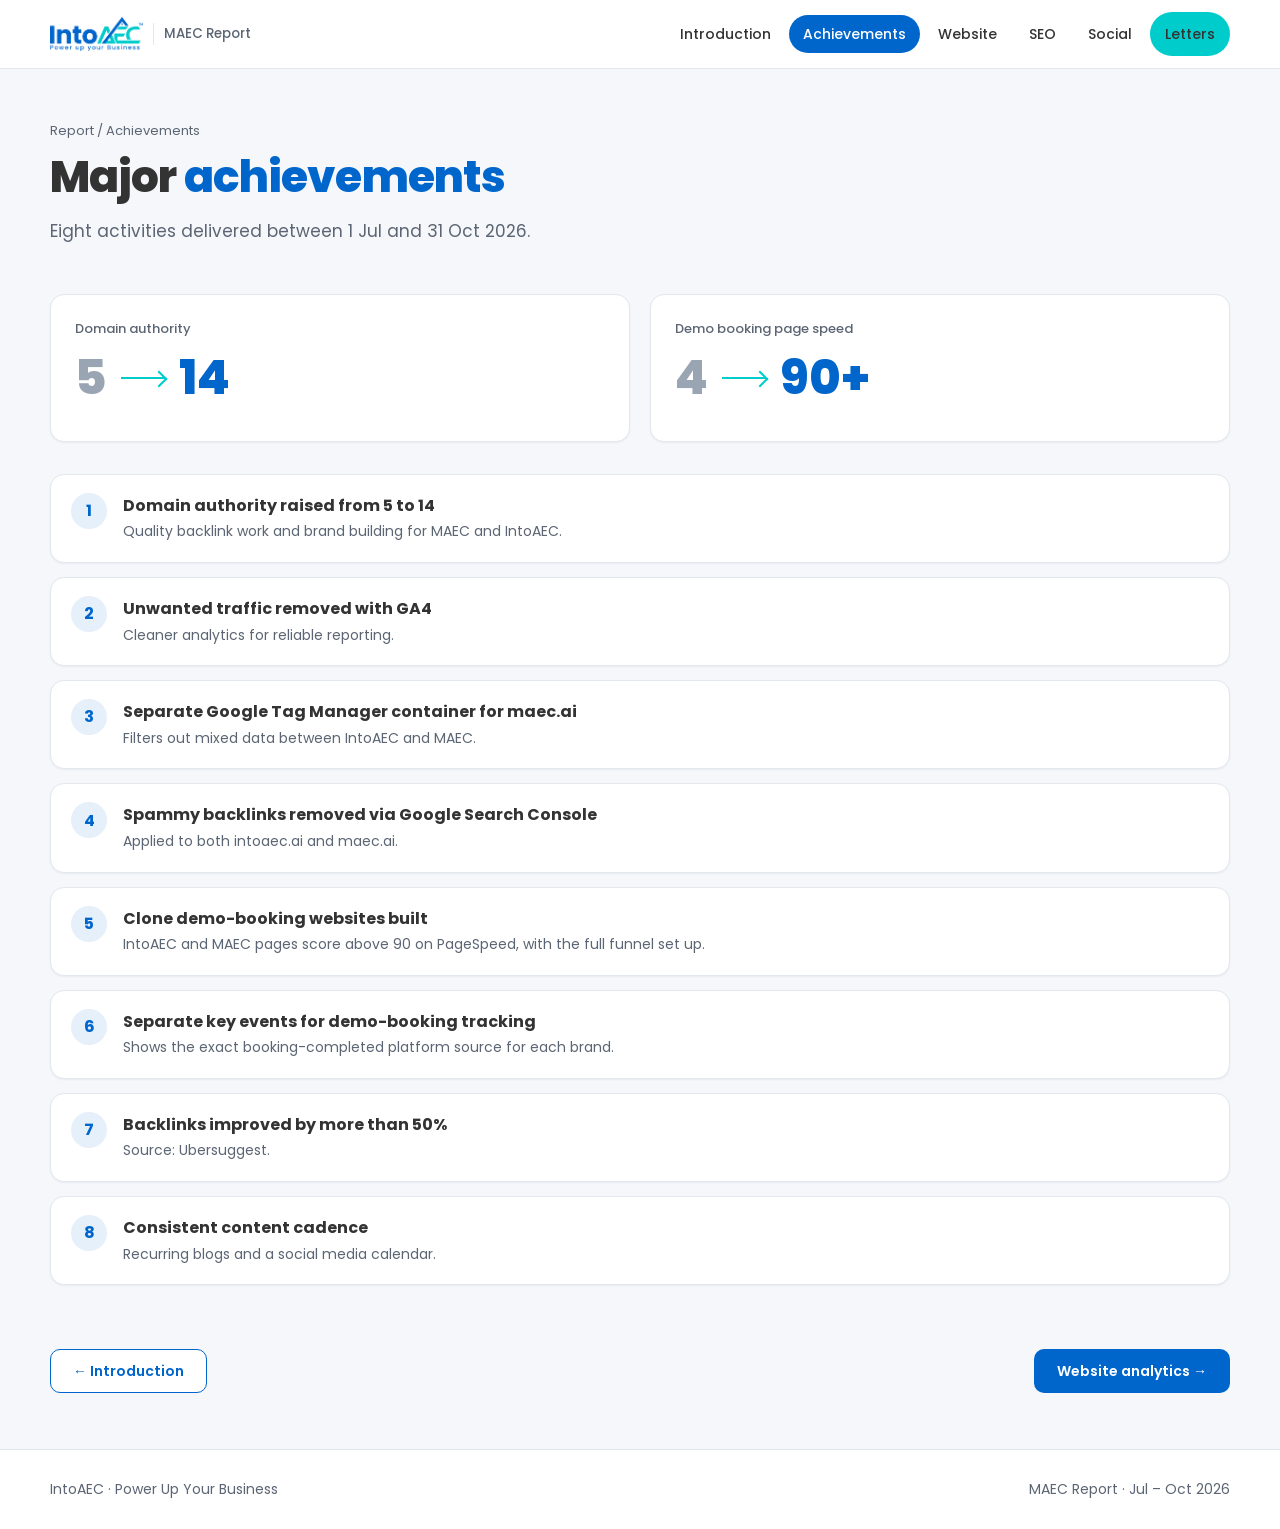
==== achievements.html @ 504dd157 "IntoAEC" ====
<!doctype html>
<html lang="en">
<head>
<meta charset="utf-8">
<meta name="viewport" content="width=device-width,initial-scale=1">
<title>MAEC Performance Report | Achievements</title>
<link rel="icon" href="assets/logo-mark.png">
<link rel="stylesheet" href="styles.css">
</head>
<body>
<header class="site-header"><div class="wrap">
  <a class="brand" href="index.html"><img src="assets/logo.png" alt="IntoAEC"><small>MAEC Report</small></a>
  <button class="menu-btn" aria-label="Open menu" aria-expanded="false"><span></span><span></span><span></span></button>
  <nav class="nav" aria-label="Main">
    <a href="index.html">Introduction</a>
    <a href="achievements.html" aria-current="page">Achievements</a>
    <a href="website.html">Website</a>
    <a href="seo.html">SEO</a>
    <a href="social.html">Social</a>
    <a class="btn btn-secondary btn-sm" href="letters.html">Letters</a>
  </nav>
</div></header>

<main class="wrap">
  <div class="page-title reveal">
    <span class="crumb">Report / Achievements</span>
    <h1>Major <em>achievements</em></h1>
    <p class="lead">Eight activities delivered between 1 Jul and 31 Oct 2026.</p>
  </div>

  <section class="block" style="padding-top:24px">
    <div class="grid g2" style="margin-bottom:32px">
      <div class="card stat reveal"><div class="label">Domain authority</div>
        <div class="growth"><span class="from">5</span><span class="arrow"></span><span class="to">14</span></div></div>
      <div class="card stat reveal" style="--d:.1s"><div class="label">Demo booking page speed</div>
        <div class="growth"><span class="from">4</span><span class="arrow"></span><span class="to">90+</span></div></div>
    </div>

    <ol class="steps">
      <li class="reveal"><div><b>Domain authority raised from 5 to 14</b><span>Quality backlink work and brand building for MAEC and IntoAEC.</span></div></li>
      <li class="reveal"><div><b>Unwanted traffic removed with GA4</b><span>Cleaner analytics for reliable reporting.</span></div></li>
      <li class="reveal"><div><b>Separate Google Tag Manager container for maec.ai</b><span>Filters out mixed data between IntoAEC and MAEC.</span></div></li>
      <li class="reveal"><div><b>Spammy backlinks removed via Google Search Console</b><span>Applied to both intoaec.ai and maec.ai.</span></div></li>
      <li class="reveal"><div><b>Clone demo-booking websites built</b><span>IntoAEC and MAEC pages score above 90 on PageSpeed, with the full funnel set up.</span></div></li>
      <li class="reveal"><div><b>Separate key events for demo-booking tracking</b><span>Shows the exact booking-completed platform source for each brand.</span></div></li>
      <li class="reveal"><div><b>Backlinks improved by more than 50%</b><span>Source: Ubersuggest.</span></div></li>
      <li class="reveal"><div><b>Consistent content cadence</b><span>Recurring blogs and a social media calendar.</span></div></li>
    </ol>
  </section>

  <div class="pager">
    <a class="btn btn-outline" href="index.html">← Introduction</a>
    <a class="btn btn-primary" href="website.html">Website analytics →</a>
  </div>
</main>

<footer class="site-footer"><div class="wrap"><span>IntoAEC · Power Up Your Business</span><span>MAEC Report · Jul – Oct 2026</span></div></footer>
<script src="app.js"></script>
</body>
</html>
---- styles.css ----
@import url('https://fonts.googleapis.com/css2?family=Poppins:wght@400;500;600;700;800&family=Roboto+Mono:wght@500&display=swap');

:root{
  --ocean:#0066CC; --ocean-dark:#0052a3; --ocean-tint:#e6f0fa;
  --lagoon:#00CCCC; --lagoon-dark:#00a3a3; --lagoon-tint:#e0fafa;
  --onyx:#333333; --muted:#5b6573; --line:#e3e8ef;
  --bg:#f5f7fa; --card:#ffffff;
  --success:#1f9d63; --success-tint:#e4f6ec;
  --radius-btn:10px; --radius-card:14px;
  --shadow-sm:0 1px 2px rgba(20,40,80,.06);
  --shadow-md:0 6px 20px rgba(20,40,80,.08);
  --shadow-lg:0 16px 40px rgba(20,40,80,.12);
  --ease:cubic-bezier(.2,.7,.2,1);
}
*{box-sizing:border-box}
html{scroll-behavior:smooth}
body{margin:0;font-family:'Poppins',system-ui,sans-serif;color:var(--onyx);background:var(--bg);line-height:1.6;-webkit-font-smoothing:antialiased;animation:pagein .5s var(--ease)}
body.leaving{opacity:0;transform:translateY(6px);transition:.25s ease}
@keyframes pagein{from{opacity:0;transform:translateY(10px)}to{opacity:1;transform:none}}
a{color:var(--ocean);text-decoration:none}
img{max-width:100%}
.wrap{width:min(1180px,100% - 32px);margin-inline:auto}
:focus-visible{outline:3px solid var(--lagoon);outline-offset:3px;border-radius:6px}

/* Header */
.site-header{position:sticky;top:0;z-index:50;background:rgba(255,255,255,.97);border-bottom:1px solid var(--line)}
.site-header .wrap{display:flex;align-items:center;gap:24px;min-height:68px}
.brand{display:flex;align-items:center;gap:10px;color:var(--onyx);font-weight:700}
.brand img{height:34px;width:auto}
.brand small{font-weight:500;color:var(--muted);border-left:1px solid var(--line);padding-left:10px}
.nav{display:flex;gap:4px;margin-left:auto;align-items:center}
.nav a{padding:8px 14px;border-radius:999px;color:var(--onyx);font-size:14px;font-weight:500;transition:.2s}
.nav a:hover{background:var(--ocean-tint);color:var(--ocean)}
.nav a[aria-current="page"]{background:var(--ocean);color:#fff}
.menu-btn{display:none;margin-left:auto;background:none;border:1px solid var(--line);border-radius:10px;width:44px;height:44px;cursor:pointer}
.menu-btn span{display:block;width:18px;height:2px;background:var(--onyx);margin:4px auto}

/* Buttons */
.btn{display:inline-flex;align-items:center;justify-content:center;gap:8px;min-height:44px;padding:10px 22px;border-radius:var(--radius-btn);border:1.5px solid transparent;font:600 14px 'Poppins',sans-serif;cursor:pointer;transition:transform .2s var(--ease),background .2s,box-shadow .2s,color .2s;text-decoration:none}
.btn svg{width:18px;height:18px;stroke:currentColor;fill:none;stroke-width:2;stroke-linecap:round;stroke-linejoin:round}
.btn:hover{transform:translateY(-2px);box-shadow:var(--shadow-md)}
.btn-primary{background:var(--ocean);color:#fff}.btn-primary:hover{background:var(--ocean-dark)}
.btn-secondary{background:var(--lagoon);color:#073b3b}.btn-secondary:hover{background:var(--lagoon-dark);color:#fff}
.btn-outline{background:#fff;border-color:var(--ocean);color:var(--ocean)}.btn-outline:hover{background:var(--ocean-tint)}
.btn-sm{min-height:44px;padding:8px 18px;font-size:13px}

/* Hero */
.hero{padding:72px 0 56px;position:relative;overflow:hidden;background:#fff;border-bottom:1px solid var(--line)}
.hero .wrap{display:grid;grid-template-columns:1.15fr .85fr;gap:48px;align-items:center}
.eyebrow{display:inline-flex;gap:8px;align-items:center;padding:6px 14px;border-radius:999px;background:var(--ocean-tint);color:var(--ocean);font-weight:600;font-size:13px}
.eyebrow i{width:8px;height:8px;border-radius:50%;background:var(--lagoon);animation:pulse 1.8s infinite}
@keyframes pulse{0%{box-shadow:0 0 0 0 rgba(0,204,204,.6)}100%{box-shadow:0 0 0 10px rgba(0,204,204,0)}}
h1{font-size:clamp(34px,5vw,56px);line-height:1.1;font-weight:800;margin:18px 0 16px;letter-spacing:-.02em}
h1 em{font-style:normal;color:var(--ocean)}
h2{font-size:clamp(24px,3vw,32px);font-weight:700;margin:0 0 6px;letter-spacing:-.01em}
h3{font-size:17px;font-weight:600;margin:0 0 4px}
.lead{font-size:17px;color:var(--muted);max-width:560px}
.cta-row{display:flex;flex-wrap:wrap;gap:12px;margin-top:28px}
.profile-card{background:var(--bg);border:1px solid var(--line);border-radius:var(--radius-card);padding:28px;box-shadow:var(--shadow-md);animation:float 6s ease-in-out infinite}
@keyframes float{50%{transform:translateY(-8px)}}
.avatar{width:64px;height:64px;border-radius:50%;background:var(--ocean);color:#fff;display:grid;place-items:center;font-weight:700;font-size:22px}
.profile-card dl{margin:20px 0 0;display:grid;gap:14px}
.profile-card dt{font-size:12px;text-transform:uppercase;letter-spacing:.08em;color:var(--muted);font-weight:600}
.profile-card dd{margin:0;font-weight:500}
.hero-shape{position:absolute;border-radius:50%;pointer-events:none}
.hero-shape.a{width:320px;height:320px;right:-120px;top:-120px;background:var(--lagoon-tint)}
.hero-shape.b{width:160px;height:160px;left:-60px;bottom:-60px;background:var(--ocean-tint)}
.hero .wrap{position:relative;z-index:1}

/* Sections */
section.block{padding:56px 0}
.sec-head{margin-bottom:28px}
.sec-head p{margin:0;color:var(--muted)}
.page-title{padding:48px 0 8px}
.page-title h1{font-size:clamp(30px,4vw,44px);margin:10px 0 8px}
.crumb{font-size:13px;color:var(--muted)}

/* Cards */
.card{background:var(--card);border:1px solid var(--line);border-radius:var(--radius-card);box-shadow:var(--shadow-sm);padding:24px;transition:transform .3s var(--ease),box-shadow .3s}
.card.hover:hover{transform:translateY(-4px);box-shadow:var(--shadow-lg)}
.grid{display:grid;gap:20px}
.g2{grid-template-columns:repeat(2,1fr)}.g3{grid-template-columns:repeat(3,1fr)}.g4{grid-template-columns:repeat(4,1fr)}

/* Stat card */
.stat .label{font-size:13px;color:var(--muted);font-weight:500}
.stat .value{font-size:clamp(30px,3.4vw,40px);font-weight:800;line-height:1.15;margin:6px 0;color:var(--onyx)}
.stat .value.mono{font-family:'Roboto Mono',monospace;font-weight:500}
.chip{display:inline-flex;align-items:center;gap:4px;padding:3px 10px;border-radius:999px;font-size:12px;font-weight:600;background:var(--success-tint);color:#14724a}
.chip.blue{background:var(--ocean-tint);color:var(--ocean-dark)}
.chip svg{width:12px;height:12px;stroke:currentColor;stroke-width:3;fill:none}

/* Journey / growth */
.growth{display:flex;align-items:center;gap:14px;font-weight:800;font-size:clamp(32px,4vw,48px)}
.growth .from{color:#9aa5b4}
.growth .arrow{width:44px;height:2px;background:var(--lagoon);position:relative;transform-origin:left;animation:draw 1.2s var(--ease) both}
.growth .arrow:after{content:"";position:absolute;right:0;top:-4px;width:10px;height:10px;border-top:2px solid var(--lagoon);border-right:2px solid var(--lagoon);transform:rotate(45deg)}
.growth .to{color:var(--ocean)}
@keyframes draw{from{transform:scaleX(0)}to{transform:scaleX(1)}}

/* Nav cards (intro) */
.navcard{display:flex;flex-direction:column;gap:10px;color:var(--onyx);height:100%}
.navcard .num{font-family:'Roboto Mono',monospace;color:var(--ocean);font-size:13px}
.navcard p{margin:0;color:var(--muted);font-size:14px}
.navcard .go{margin-top:auto;font-weight:600;color:var(--ocean);display:inline-flex;gap:6px;align-items:center}
.navcard .go svg{width:16px;height:16px;stroke:currentColor;fill:none;stroke-width:2;transition:transform .2s}
.navcard:hover .go svg{transform:translateX(5px)}

/* Timeline list */
.steps{list-style:none;margin:0;padding:0;display:grid;gap:14px;counter-reset:s}
.steps li{counter-increment:s;display:flex;gap:16px;align-items:flex-start;background:#fff;border:1px solid var(--line);border-radius:var(--radius-card);padding:18px 20px;box-shadow:var(--shadow-sm);transition:.3s var(--ease)}
.steps li:hover{transform:translateX(6px);border-color:var(--ocean)}
.steps li:before{content:counter(s);flex:none;width:36px;height:36px;border-radius:50%;background:var(--ocean-tint);color:var(--ocean);display:grid;place-items:center;font-weight:700}
.steps li b{display:block}
.steps li span{color:var(--muted);font-size:14px}

/* Bars */
.bars{display:grid;gap:14px}
.bar-row{display:grid;grid-template-columns:150px 1fr 64px;gap:14px;align-items:center;font-size:14px}
.bar-track{height:12px;border-radius:999px;background:var(--bg);overflow:hidden}
.bar-fill{height:100%;width:0;border-radius:999px;background:var(--ocean);transition:width 1.2s var(--ease)}
.bar-fill.lagoon{background:var(--lagoon)}
.bar-row .pct{text-align:right;font-family:'Roboto Mono',monospace;font-size:13px}
.in .bar-fill{width:var(--w)}

/* Columns chart */
.cols{display:flex;align-items:flex-end;gap:24px;height:220px;padding:8px 8px 0;border-bottom:1px solid var(--line)}
.col{flex:1;display:flex;flex-direction:column;align-items:center;justify-content:flex-end;height:100%;gap:8px}
.col .fill{width:100%;max-width:72px;height:0;background:var(--ocean);border-radius:10px 10px 0 0;transition:height 1.2s var(--ease)}
.col:nth-child(even) .fill{background:var(--lagoon)}
.in .col .fill{height:var(--h)}
.col .n{font-family:'Roboto Mono',monospace;font-size:13px;font-weight:500}
.col-labels{display:flex;gap:24px;padding:8px 8px 0}
.col-labels span{flex:1;text-align:center;font-size:13px;color:var(--muted)}

/* Table */
.tbl{width:100%;border-collapse:collapse;font-size:14px}
.tbl th{text-align:left;font-size:12px;text-transform:uppercase;letter-spacing:.06em;color:var(--muted);padding:10px 12px;border-bottom:1px solid var(--line)}
.tbl td{padding:12px;border-bottom:1px solid var(--line)}
.tbl tr:last-child td{border:0}
.tbl .mono{font-family:'Roboto Mono',monospace;text-align:right}
.tbl th.r{text-align:right}
.scroll{overflow-x:auto}

/* Donut */
.donut{--p:35;width:150px;height:150px;border-radius:50%;background:conic-gradient(var(--ocean) calc(var(--v,0)*1%),var(--ocean-tint) 0);display:grid;place-items:center;transition:--v 1.4s}
.donut:after{content:attr(data-label);width:104px;height:104px;border-radius:50%;background:#fff;display:grid;place-items:center;font-weight:800;font-size:24px}
@property --v{syntax:'<number>';inherits:false;initial-value:0}
.in .donut{--v:var(--p)}
.donut-wrap{display:flex;align-items:center;gap:24px;flex-wrap:wrap}
.legend{display:grid;gap:8px;font-size:14px;color:var(--muted)}
.legend i{display:inline-block;width:10px;height:10px;border-radius:50%;margin-right:8px}

/* Letters */
.letter{display:flex;flex-direction:column;gap:16px}
.letter .doc{height:180px;border-radius:12px;background:var(--bg);border:1px dashed #c5cfdc;display:grid;place-items:center;color:var(--ocean)}
.letter .doc svg{width:56px;height:56px;stroke:currentColor;fill:none;stroke-width:1.5}
.letter .actions{display:flex;gap:10px;flex-wrap:wrap}
.cta-band{background:var(--ocean);color:#fff;border-radius:var(--radius-card);padding:40px;display:flex;gap:24px;align-items:center;justify-content:space-between;flex-wrap:wrap}
.cta-band h2{color:#fff}.cta-band p{margin:0;opacity:.9}
.cta-band .btn-outline{border-color:#fff;background:transparent;color:#fff}
.cta-band .btn-outline:hover{background:rgba(255,255,255,.15)}
.cta-band .btn-light{background:#fff;color:var(--ocean)}

/* Modal */
.modal{position:fixed;inset:0;background:rgba(20,30,50,.6);display:none;place-items:center;z-index:100;padding:16px}
.modal.open{display:grid;animation:pagein .25s}
.modal-box{background:#fff;border-radius:var(--radius-card);width:min(960px,100%);height:min(88vh,100%);display:flex;flex-direction:column;overflow:hidden;box-shadow:var(--shadow-lg)}
.modal-bar{display:flex;align-items:center;gap:12px;padding:12px 16px;border-bottom:1px solid var(--line)}
.modal-bar b{margin-right:auto}
.modal iframe{flex:1;border:0;width:100%;background:var(--bg)}
.modal-note{padding:10px 16px;font-size:13px;color:var(--muted);border-top:1px solid var(--line)}

/* Footer pager + footer */
.pager{display:flex;justify-content:space-between;gap:12px;padding:8px 0 56px;flex-wrap:wrap}
.site-footer{background:#fff;border-top:1px solid var(--line);padding:28px 0;color:var(--muted);font-size:14px}
.site-footer .wrap{display:flex;justify-content:space-between;gap:16px;flex-wrap:wrap}

/* Reveal */
.reveal{opacity:0;transform:translateY(24px);transition:opacity .7s var(--ease),transform .7s var(--ease);transition-delay:var(--d,0s)}
.reveal.in{opacity:1;transform:none}

@media (max-width:960px){
  .hero .wrap{grid-template-columns:1fr}
  .g4{grid-template-columns:repeat(2,1fr)}.g3{grid-template-columns:repeat(2,1fr)}
  .menu-btn{display:block}
  .nav{display:none;position:absolute;left:0;right:0;top:68px;background:#fff;border-bottom:1px solid var(--line);flex-direction:column;align-items:stretch;padding:12px 16px}
  .nav.open{display:flex}
}
@media (max-width:620px){
  .g2,.g3,.g4{grid-template-columns:1fr}
  .bar-row{grid-template-columns:1fr 56px}.bar-row .bar-track{grid-column:1/-1;order:3}
  .brand small{display:none}
  .cta-band{padding:28px 22px}
}
@media (prefers-reduced-motion:reduce){
  *,*:before,*:after{animation:none!important;transition:none!important}
  .reveal{opacity:1;transform:none}
  .bar-fill{width:var(--w)}.col .fill{height:var(--h)}.donut{--v:var(--p)}
}
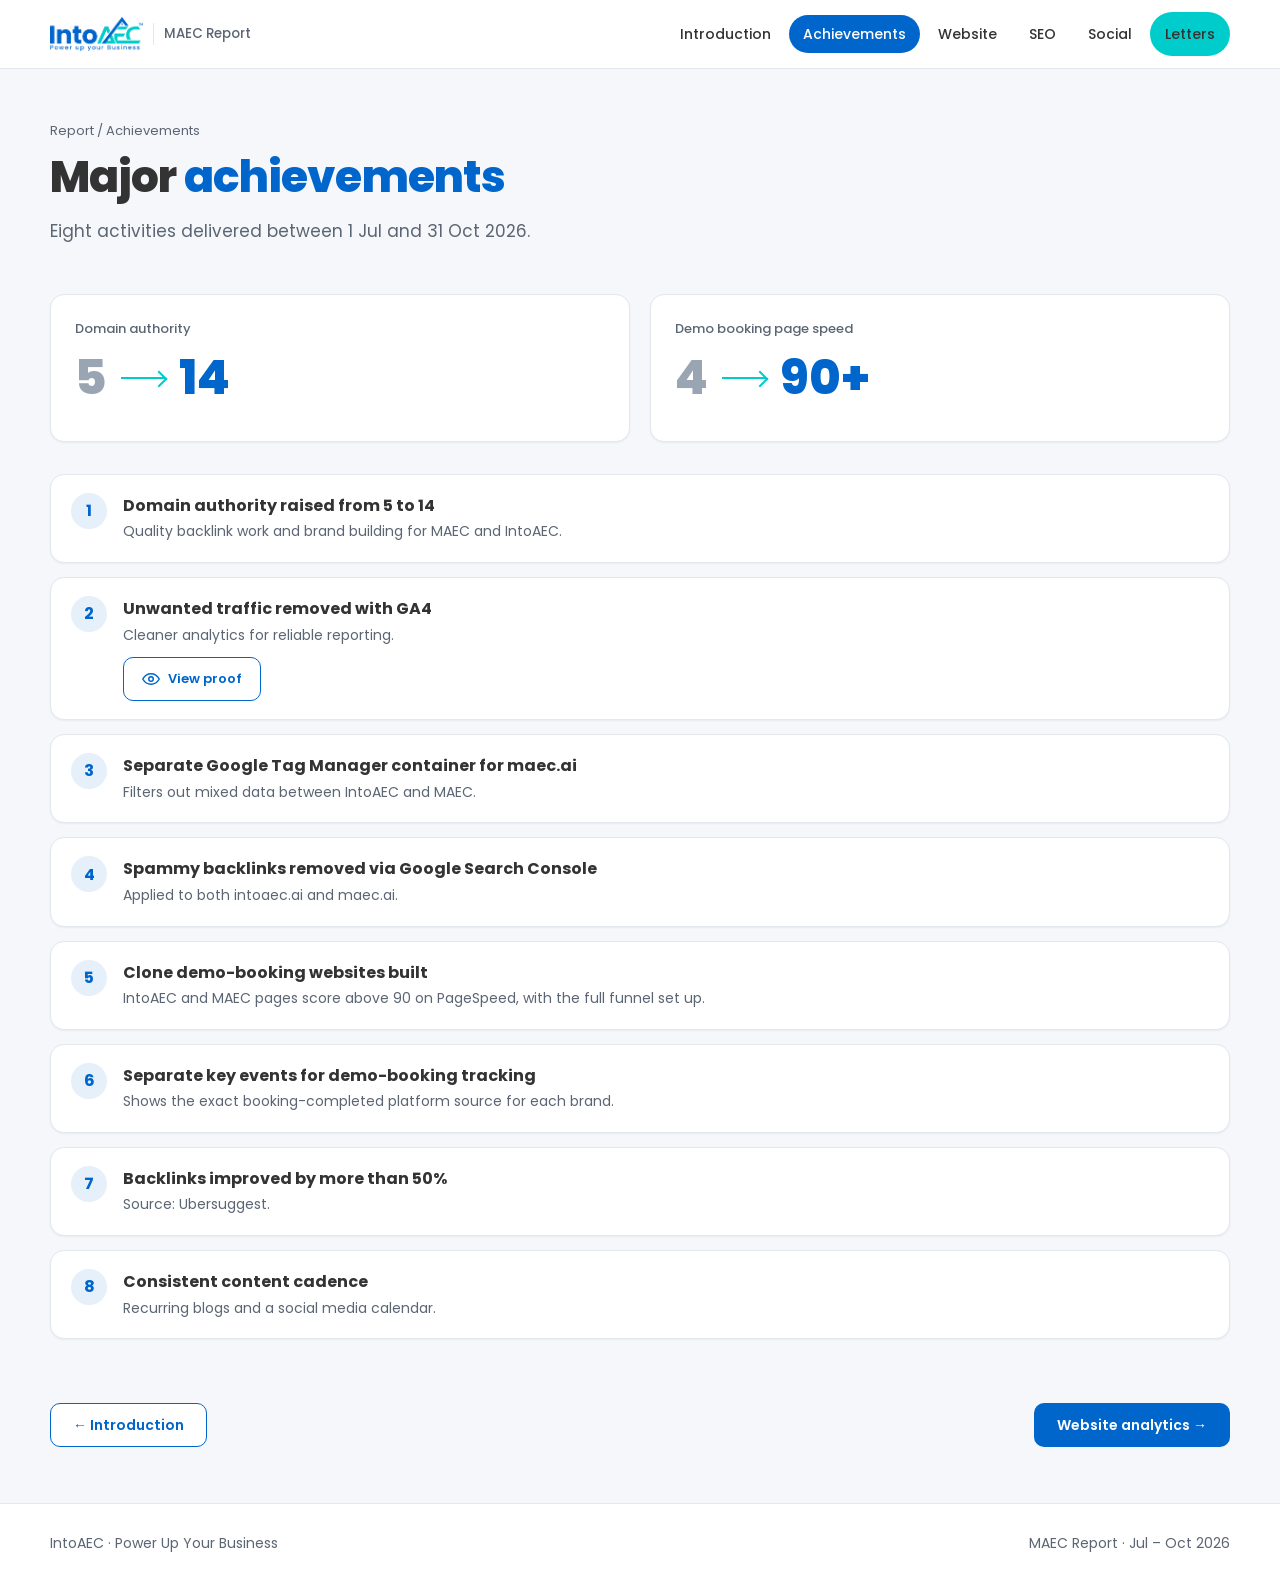
==== commit e006c7f2: "added proofs" ====
--- a/achievements.html
+++ b/achievements.html
@@ -38,7 +38,7 @@
 
     <ol class="steps">
       <li class="reveal"><div><b>Domain authority raised from 5 to 14</b><span>Quality backlink work and brand building for MAEC and IntoAEC.</span></div></li>
-      <li class="reveal"><div><b>Unwanted traffic removed with GA4</b><span>Cleaner analytics for reliable reporting.</span></div></li>
+      <li class="reveal"><div><b>Unwanted traffic removed with GA4</b><span>Cleaner analytics for reliable reporting.</span><div class="proof-row" style="margin-top:10px"><button type="button" class="btn btn-outline btn-sm" data-proof="assets/proofs/ga4-user-acquisition.png" data-title="GA4 · User acquisition" data-note="Google Analytics 4, User acquisition by first user source, 1 Jul – 31 Oct 2026." data-alt="GA4 User acquisition report by first user source for 1 Jul to 31 Oct 2026"><svg viewBox="0 0 24 24"><path d="M1 12s4-7 11-7 11 7 11 7-4 7-11 7S1 12 1 12z"/><circle cx="12" cy="12" r="3"/></svg>View proof</button></div></div></li>
       <li class="reveal"><div><b>Separate Google Tag Manager container for maec.ai</b><span>Filters out mixed data between IntoAEC and MAEC.</span></div></li>
       <li class="reveal"><div><b>Spammy backlinks removed via Google Search Console</b><span>Applied to both intoaec.ai and maec.ai.</span></div></li>
       <li class="reveal"><div><b>Clone demo-booking websites built</b><span>IntoAEC and MAEC pages score above 90 on PageSpeed, with the full funnel set up.</span></div></li>
--- a/styles.css
+++ b/styles.css
@@ -170,6 +170,23 @@
 .modal iframe{flex:1;border:0;width:100%;background:var(--bg)}
 .modal-note{padding:10px 16px;font-size:13px;color:var(--muted);border-top:1px solid var(--line)}
 
+/* Proofs (preview only: no download links) */
+.proofs{display:grid;grid-template-columns:repeat(auto-fill,minmax(240px,1fr));gap:16px;margin-top:20px}
+.proof{display:flex;flex-direction:column;padding:0;text-align:left;font:inherit;color:inherit;background:#fff;border:1px solid var(--line);border-radius:var(--radius-card);box-shadow:var(--shadow-sm);overflow:hidden;cursor:pointer;transition:transform .3s var(--ease),box-shadow .3s,border-color .3s}
+.proof:hover{transform:translateY(-4px);box-shadow:var(--shadow-lg);border-color:var(--ocean)}
+.proof .thumb{aspect-ratio:16/9;background:var(--bg);border-bottom:1px solid var(--line);overflow:hidden}
+.proof .thumb img{display:block;width:100%;height:100%;object-fit:cover;object-position:top left;-webkit-user-drag:none;user-select:none}
+.proof .meta{display:flex;align-items:center;justify-content:space-between;gap:10px;padding:12px 16px}
+.proof .meta b{display:block;font-size:14px;font-weight:600}
+.proof .meta small{display:block;color:var(--muted);font-size:12px}
+.proof .eye{flex:none;width:36px;height:36px;border-radius:50%;background:var(--ocean-tint);color:var(--ocean);display:grid;place-items:center}
+.proof .eye svg{width:18px;height:18px;stroke:currentColor;fill:none;stroke-width:2;stroke-linecap:round;stroke-linejoin:round}
+.proof-row{display:flex;flex-wrap:wrap;gap:10px;margin-top:18px}
+.source-note{margin:16px 0 0;padding:12px 16px;border-radius:var(--radius-btn);background:var(--ocean-tint);color:var(--ocean-dark);font-size:13px}
+#proof-modal .modal-box{height:auto;max-height:min(88vh,100%)}
+.proof-view{flex:1;overflow:auto;background:var(--bg);padding:12px;display:grid;place-items:start center}
+.proof-view img{display:block;max-width:100%;height:auto;border-radius:8px;box-shadow:var(--shadow-sm);-webkit-user-drag:none}
+
 /* Footer pager + footer */
 .pager{display:flex;justify-content:space-between;gap:12px;padding:8px 0 56px;flex-wrap:wrap}
 .site-footer{background:#fff;border-top:1px solid var(--line);padding:28px 0;color:var(--muted);font-size:14px}
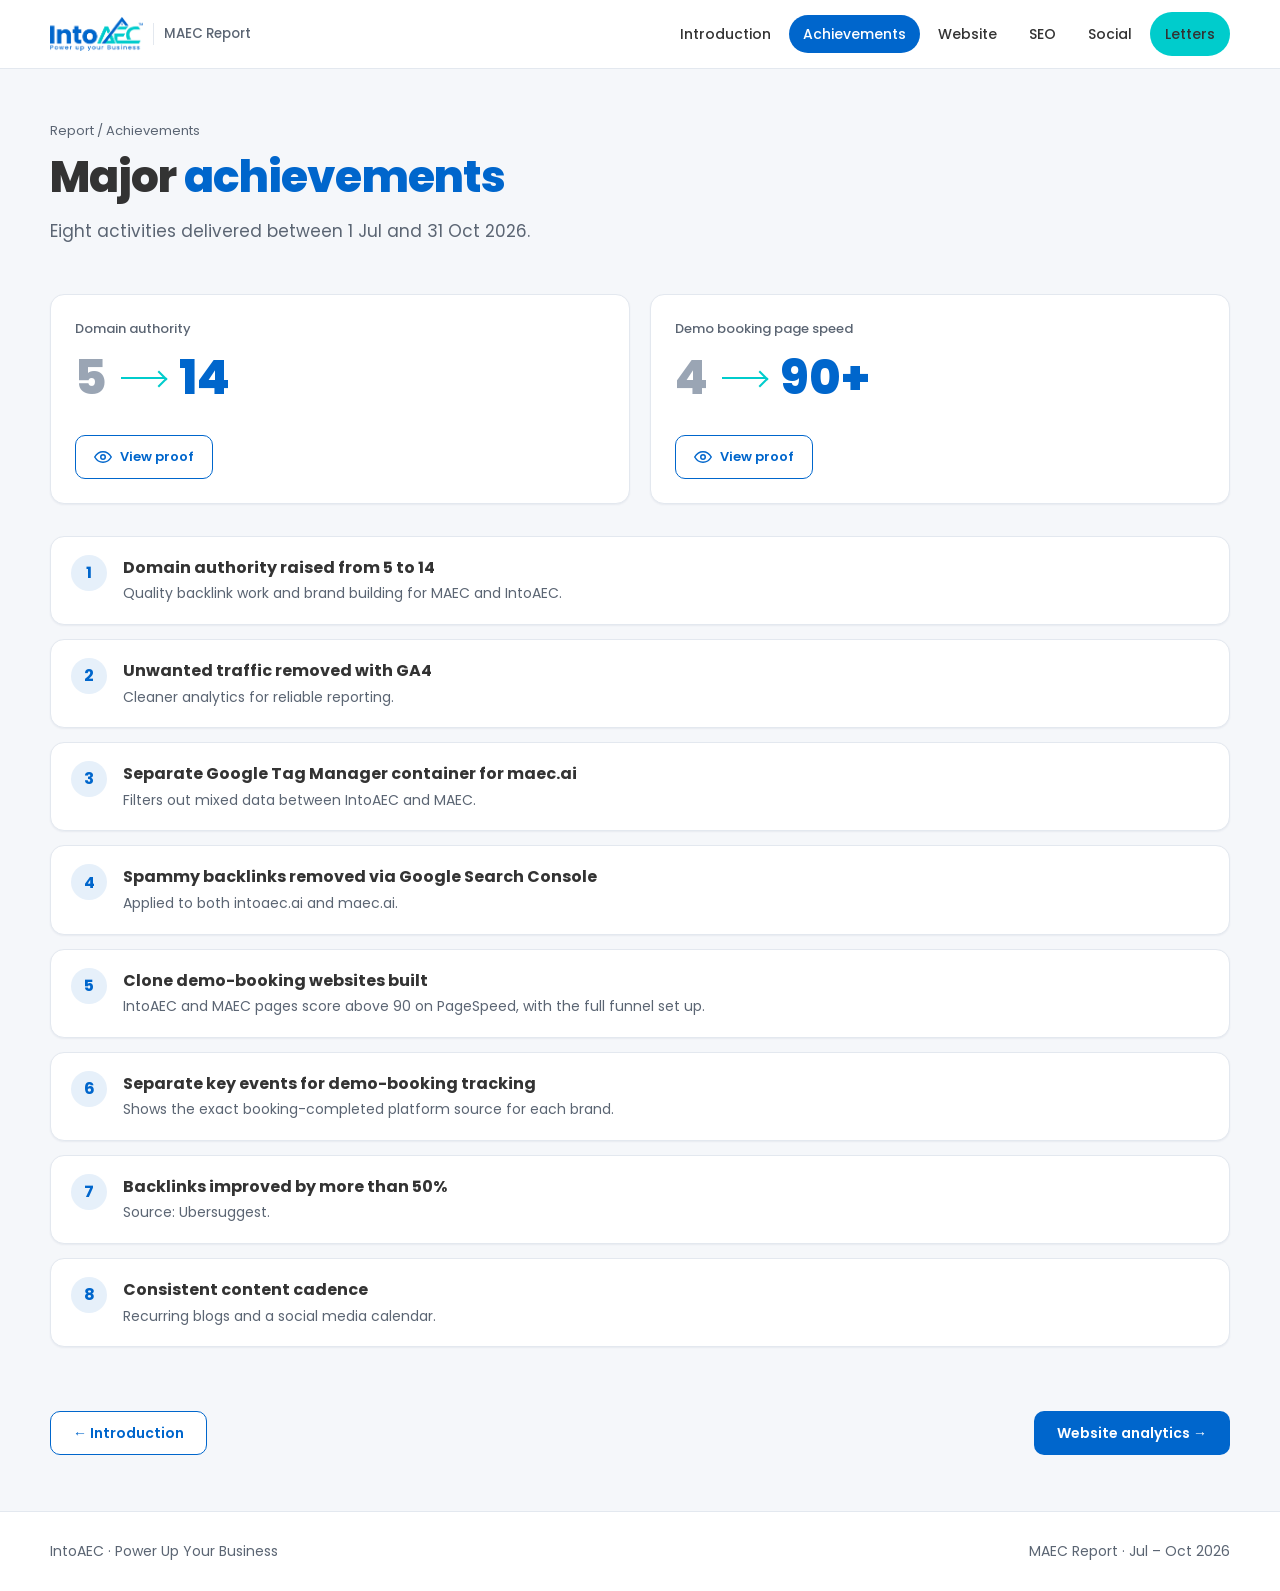
==== commit d7710df8: "Add screenshots" ====
--- a/achievements.html
+++ b/achievements.html
@@ -31,14 +31,14 @@
   <section class="block" style="padding-top:24px">
     <div class="grid g2" style="margin-bottom:32px">
       <div class="card stat reveal"><div class="label">Domain authority</div>
-        <div class="growth"><span class="from">5</span><span class="arrow"></span><span class="to">14</span></div></div>
+        <div class="growth"><span class="from">5</span><span class="arrow"></span><span class="to">14</span></div><div class="proof-row"><button type="button" class="btn btn-outline btn-sm" data-proof="assets/proofs/domain-authority.png" data-title="Moz · Domain authority" data-note="Moz Free Domain Authority Checker for intoaec.ai: Domain Authority 14, 120 linking root domains, 70 ranking keywords." data-alt="Moz Domain Authority Checker results for intoaec.ai showing Domain Authority 14, 120 linking root domains and 70 ranking keywords"><svg viewBox="0 0 24 24"><path d="M1 12s4-7 11-7 11 7 11 7-4 7-11 7S1 12 1 12z"/><circle cx="12" cy="12" r="3"/></svg>View proof</button></div></div>
       <div class="card stat reveal" style="--d:.1s"><div class="label">Demo booking page speed</div>
-        <div class="growth"><span class="from">4</span><span class="arrow"></span><span class="to">90+</span></div></div>
+        <div class="growth"><span class="from">4</span><span class="arrow"></span><span class="to">90+</span></div><div class="proof-row"><button type="button" class="btn btn-outline btn-sm" data-proof="assets/proofs/pagespeed-before-after.png" data-title="PageSpeed · Before and after" data-note="Google PageSpeed Insights, mobile, report of 12 Nov 2026. Before: maec.ai/solicitar-demo, performance 7. After: demo-booking-maec.vercel.app, performance 98." data-alt="PageSpeed Insights mobile comparison. Before, maec.ai solicitar-demo scores 7 for performance. After, the new demo booking page scores 98 for performance, 96 accessibility and 100 best practices"><svg viewBox="0 0 24 24"><path d="M1 12s4-7 11-7 11 7 11 7-4 7-11 7S1 12 1 12z"/><circle cx="12" cy="12" r="3"/></svg>View proof</button></div></div>
     </div>
 
     <ol class="steps">
       <li class="reveal"><div><b>Domain authority raised from 5 to 14</b><span>Quality backlink work and brand building for MAEC and IntoAEC.</span></div></li>
-      <li class="reveal"><div><b>Unwanted traffic removed with GA4</b><span>Cleaner analytics for reliable reporting.</span><div class="proof-row" style="margin-top:10px"><button type="button" class="btn btn-outline btn-sm" data-proof="assets/proofs/ga4-user-acquisition.png" data-title="GA4 · User acquisition" data-note="Google Analytics 4, User acquisition by first user source, 1 Jul – 31 Oct 2026." data-alt="GA4 User acquisition report by first user source for 1 Jul to 31 Oct 2026"><svg viewBox="0 0 24 24"><path d="M1 12s4-7 11-7 11 7 11 7-4 7-11 7S1 12 1 12z"/><circle cx="12" cy="12" r="3"/></svg>View proof</button></div></div></li>
+      <li class="reveal"><div><b>Unwanted traffic removed with GA4</b><span>Cleaner analytics for reliable reporting.</span></div></li>
       <li class="reveal"><div><b>Separate Google Tag Manager container for maec.ai</b><span>Filters out mixed data between IntoAEC and MAEC.</span></div></li>
       <li class="reveal"><div><b>Spammy backlinks removed via Google Search Console</b><span>Applied to both intoaec.ai and maec.ai.</span></div></li>
       <li class="reveal"><div><b>Clone demo-booking websites built</b><span>IntoAEC and MAEC pages score above 90 on PageSpeed, with the full funnel set up.</span></div></li>
